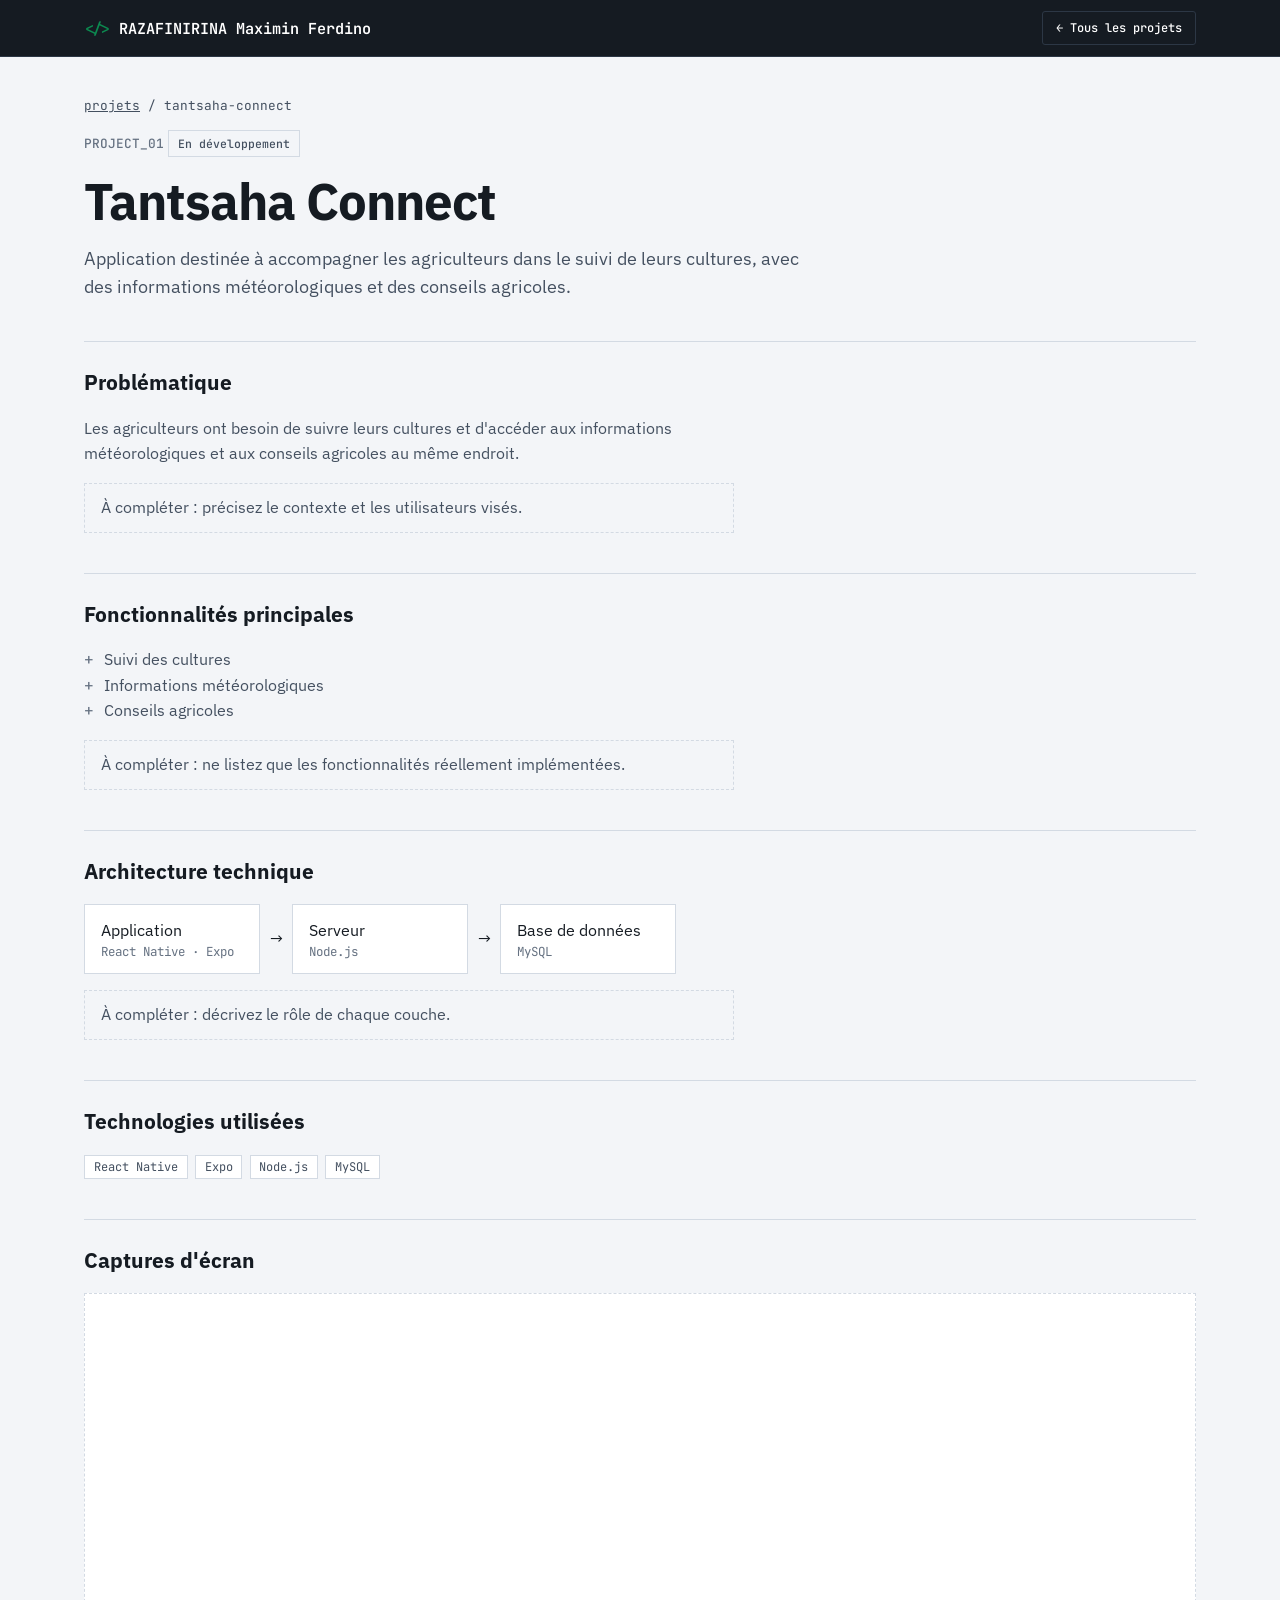
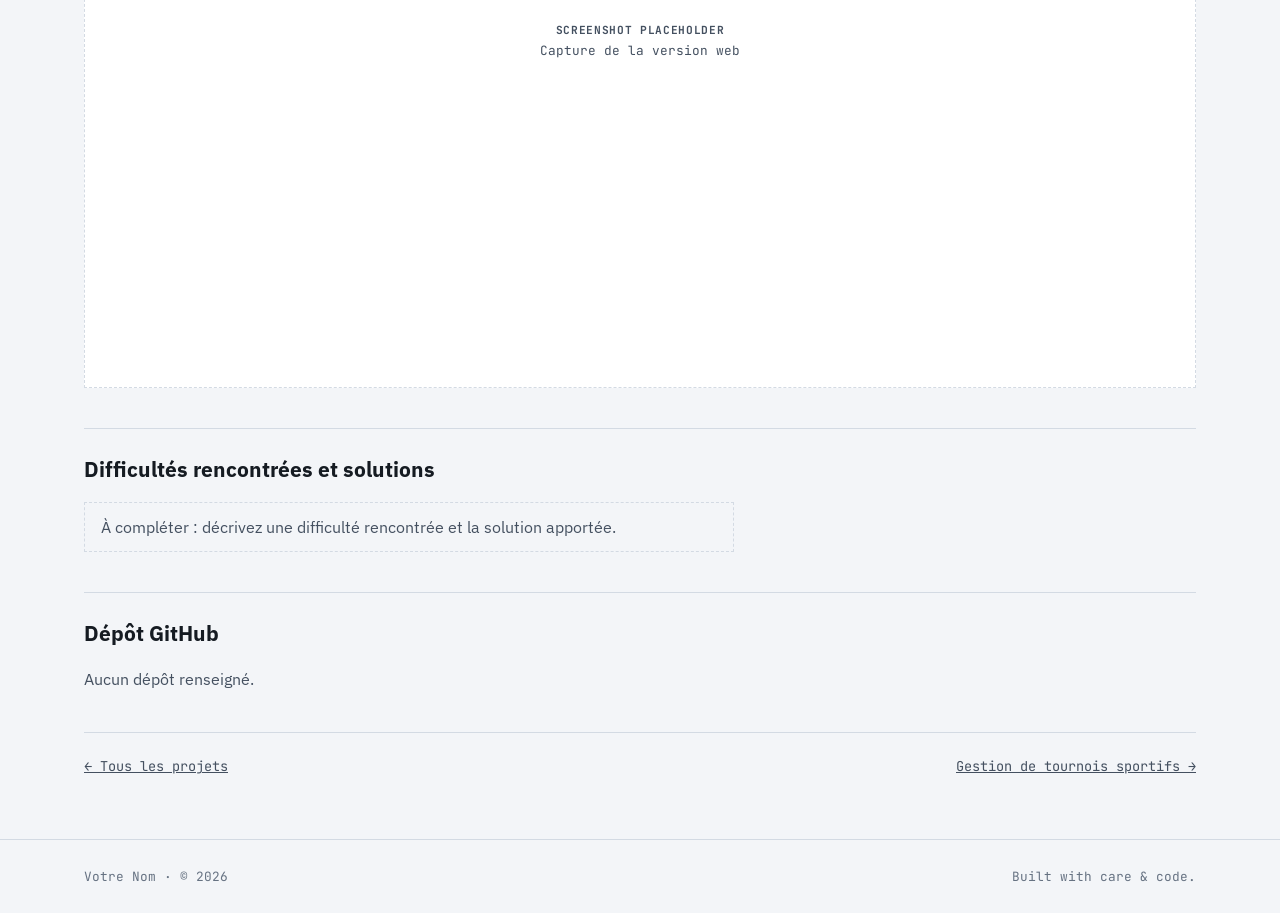
==== projet.html @ 269b5cbc "Initial commit - portfolio" ====
<!doctype html>
<html lang="fr">
<head>
  <meta charset="utf-8">
  <meta name="viewport" content="width=device-width, initial-scale=1">
  <title>Détail du projet</title>
  <link rel="preconnect" href="https://fonts.googleapis.com">
  <link rel="preconnect" href="https://fonts.gstatic.com" crossorigin>
  <link href="https://fonts.googleapis.com/css2?family=IBM+Plex+Sans:wght@400;500;600&family=JetBrains+Mono:wght@400;500;600&display=swap" rel="stylesheet">
  <link rel="stylesheet" href="style.css">
</head>
<body>

  <header class="nav">
    <div class="conteneur">
      <a class="logo" href="index.html"><span>&lt;/&gt;</span>RAZAFINIRINA Maximin Ferdino</a>
      <a class="bouton" href="index.html#projets">← Tous les projets</a>
    </div>
  </header>

  
  <main class="conteneur">

    <!-- ============ FICHE 1 : Tantsaha Connect ============ -->
    <article class="fiche" id="tantsaha-connect">
      <p class="fil"><a href="index.html#projets">projets</a> / tantsaha-connect</p>
      <p><span class="numero">PROJECT_01</span> <span class="statut">En développement</span></p>
      <h1>Tantsaha Connect</h1>
      <p class="intro">Application destinée à accompagner les agriculteurs dans le suivi de leurs cultures, avec des informations météorologiques et des conseils agricoles.</p>

      <h2>Problématique</h2>
      <p>Les agriculteurs ont besoin de suivre leurs cultures et d'accéder aux informations météorologiques et aux conseils agricoles au même endroit.</p>
      <p class="a-completer">À compléter : précisez le contexte et les utilisateurs visés.</p>

      <h2>Fonctionnalités principales</h2>
      <ul>
        <li>Suivi des cultures</li>
        <li>Informations météorologiques</li>
        <li>Conseils agricoles</li>
      </ul>
      <p class="a-completer">À compléter : ne listez que les fonctionnalités réellement implémentées.</p>

      <h2>Architecture technique</h2>
      <div class="schema">
        <div>Application<span>React Native · Expo</span></div>
        →
        <div>Serveur<span>Node.js</span></div>
        →
        <div>Base de données<span>MySQL</span></div>
      </div>
      <p class="a-completer">À compléter : décrivez le rôle de chaque couche.</p>

      <h2>Technologies utilisées</h2>
      <div class="etiquettes">
        <span class="etiquette">React Native</span><span class="etiquette">Expo</span><span class="etiquette">Node.js</span><span class="etiquette">MySQL</span>
      </div>

      <h2>Captures d'écran</h2>
      <div class="captures-grille">
        <div class="capture"><strong>Screenshot placeholder</strong>Capture de la version web</div>
      </div>

      <h2>Difficultés rencontrées et solutions</h2>
      <p class="a-completer">À compléter : décrivez une difficulté rencontrée et la solution apportée.</p>

      <h2>Dépôt GitHub</h2>
      <p>Aucun dépôt renseigné. <!-- Ajoutez : <a class="lien" href="https://github.com/...">lien</a> --></p>

      <div class="navigation-projets">
        <a class="lien" href="index.html#projets">← Tous les projets</a>
        <a class="lien" href="#gestion-tournois">Gestion de tournois sportifs →</a>
      </div>
    </article>

    <!-- ============ FICHE 2 : Gestion de tournois sportifs ============ -->
    <article class="fiche" id="gestion-tournois">
      <p class="fil"><a href="index.html#projets">projets</a> / gestion-tournois</p>
      <p><span class="numero">PROJECT_02</span> <span class="statut">En développement</span></p>
      <h1>Gestion de tournois sportifs</h1>
      <p class="intro">Application de gestion de tournois sportifs développée dans le cadre d'un projet personnel en Java et Spring Boot.</p>

      <h2>Problématique</h2>
      <p>Organiser les équipes, les tournois et les matchs au sein d'une même application.</p>
      <p class="a-completer">À compléter : précisez le contexte et les utilisateurs visés.</p>

      <h2>Fonctionnalités principales</h2>
      <ul>
        <li>Tableau de bord</li>
        <li>Gestion des équipes</li>
        <li>Gestion des tournois</li>
        <li>Gestion des matchs</li>
      </ul>
      <p class="a-completer">À compléter : ne listez que les fonctionnalités réellement implémentées.</p>

      <h2>Architecture technique</h2>
      <div class="schema">
        <div>Application Spring Boot<span>Java · Maven</span></div>
        →
        <div>Base de données<span>MySQL</span></div>
      </div>
      <p class="a-completer">À compléter : décrivez le rôle de chaque couche.</p>

      <h2>Technologies utilisées</h2>
      <div class="etiquettes">
        <span class="etiquette">Java</span><span class="etiquette">Spring Boot</span><span class="etiquette">Maven</span><span class="etiquette">MySQL</span>
      </div>

      <h2>Captures d'écran</h2>
      <div class="captures-grille">
        <div class="capture"><strong>Screenshot placeholder</strong>Tableau de bord</div>
        <div class="capture"><strong>Screenshot placeholder</strong>Équipes</div>
        <div class="capture"><strong>Screenshot placeholder</strong>Tournois</div>
        <div class="capture"><strong>Screenshot placeholder</strong>Matchs</div>
      </div>

      <h2>Difficultés rencontrées et solutions</h2>
      <p class="a-completer">À compléter : décrivez une difficulté rencontrée et la solution apportée.</p>

      <h2>Dépôt GitHub</h2>
      <p>Aucun dépôt renseigné.</p>

      <div class="navigation-projets">
        <a class="lien" href="#tantsaha-connect">← Tantsaha Connect</a>
        <a class="lien" href="#pipeline-ecommerce">Pipeline de données e-commerce →</a>
      </div>
    </article>

    <!-- ============ FICHE 3 : Pipeline de données e-commerce ============ -->
    <article class="fiche" id="pipeline-ecommerce">
      <p class="fil"><a href="index.html#projets">projets</a> / pipeline-ecommerce</p>
      <p><span class="numero">PROJECT_03</span> <span class="statut">Projet académique</span></p>
      <h1>Pipeline de données e-commerce</h1>
      <p class="intro">Projet de traitement de données utilisant une architecture en couches Bronze, Silver et Gold.</p>

      <h2>Problématique</h2>
      <p>Traiter des données e-commerce de façon structurée, en les faisant passer par des couches successives.</p>
      <p class="a-completer">À compléter : précisez le contexte et les données utilisées.</p>

      <h2>Fonctionnalités principales</h2>
      <ul>
        <li>Traitement des données en couches Bronze, Silver et Gold</li>
      </ul>
      <p class="a-completer">À compléter : ne listez que les fonctionnalités réellement implémentées.</p>

      <h2>Architecture technique</h2>
      <div class="schema">
        <div>Bronze<span>Données brutes</span></div>
        →
        <div>Silver<span>Données transformées</span></div>
        →
        <div>Gold<span>Données exploitables</span></div>
      </div>
      <p class="a-completer">À compléter : décrivez les traitements de chaque couche.</p>

      <h2>Technologies utilisées</h2>
      <div class="etiquettes">
        <span class="etiquette">Python</span><span class="etiquette">PostgreSQL</span><span class="etiquette">SQL</span><span class="etiquette">Docker</span>
      </div>

      <h2>Captures d'écran</h2>
      <div class="captures-grille">
        <div class="capture"><strong>Screenshot placeholder</strong>Résultats SQL ou exécution du pipeline</div>
      </div>

      <h2>Difficultés rencontrées et solutions</h2>
      <p class="a-completer">À compléter : décrivez une difficulté rencontrée et la solution apportée.</p>

      <h2>Dépôt GitHub</h2>
      <p>Aucun dépôt renseigné.</p>

      <div class="navigation-projets">
        <a class="lien" href="#gestion-tournois">← Gestion de tournois sportifs</a>
        <a class="lien" href="index.html#projets">Tous les projets →</a>
      </div>
    </article>

  </main>

  <footer class="pied">
    <div class="conteneur">
      <span>Votre Nom · © <span id="annee"></span></span>
      <span>Built with care &amp; code.</span>
    </div>
  </footer>

  <script src="script.js"></script>
</body>
</html>
---- style.css ----
:root {
  --fond: #f3f5f8;
  --carte: #ffffff;
  --carte-2: #e9edf2;
  --bordure: #d3dae3;
  --texte: #151b22;
  --texte-2: #445060;
  --texte-3: #667282;
  --accent: #0c8a50;
  --accent-fonce: #0a7442;
  /* Barre de navigation (header) : changez ces 4 couleurs */
  --fond-header: #151b22;
  --bordure-header: #2c3745;
  --texte-header: #ffffff;
  --texte-header-2: #b4bdc8;

  --police: "IBM Plex Sans", system-ui, sans-serif;
  --police-code: "JetBrains Mono", ui-monospace, Consolas, monospace;
}

/* ---------- Base ---------- */

* {
  box-sizing: border-box;
}

html {
  scroll-behavior: smooth;
}

body {
  margin: 0;
  background: var(--fond);
  color: var(--texte);
  font: 1rem/1.6 var(--police);
}

h1,
h2,
h3,
p,
ul,
dl {
  margin: 0;
}

ul {
  padding: 0;
  list-style: none;
}

a {
  color: inherit;
}

img {
  max-width: 100%;
}

.conteneur {
  max-width: 1160px;
  margin: 0 auto;
  padding: 0 1.5rem;
}

/* ---------- Boutons et petites étiquettes ---------- */

.bouton {
  display: inline-block;
  padding: .7rem 1.1rem;
  font: 500 .85rem var(--police-code);
  color: var(--texte);
  text-decoration: none;
  background: transparent;
  border: 1px solid var(--bordure);
  border-radius: 3px;
  cursor: pointer;
}

.bouton:hover {
  background: var(--carte-2);
}

.bouton-principal {
  background: var(--accent);
  border-color: var(--accent);
  color: #fff;
  font-weight: 600;
}

.bouton-principal:hover {
  background: var(--accent-fonce);
}

.etiquette {
  display: inline-block;
  padding: .2rem .55rem;
  font: .75rem var(--police-code);
  color: var(--texte-2);
  background: var(--carte);
  border: 1px solid var(--bordure);
}

.statut {
  display: inline-block;
  padding: .3rem .55rem;
  font: 500 .72rem var(--police-code);
  color: var(--texte-2);
  border: 1px solid var(--bordure);
}

.a-completer {
  max-width: 65ch;
  padding: .7rem 1rem;
  color: var(--texte-3);
  border: 1px dashed var(--bordure);
}

/* ---------- Barre de navigation ---------- */

.nav {
  position: sticky;
  top: 0;
  z-index: 10;
  background: var(--fond-header);
  border-bottom: 1px solid var(--bordure-header);
}

.nav .conteneur {
  display: flex;
  align-items: center;
  justify-content: space-between;
  height: 56px;
}

.logo {
  font: 600 .95rem var(--police-code);
  color: var(--texte-header);
  text-decoration: none;
}

.logo span {
  color: var(--accent);
  margin-right: .5rem;
}

.menu {
  display: flex;
  align-items: center;
  gap: 1rem;
}

.menu a {
  padding: .4rem .75rem;
  font-size: .9rem;
  color: var(--texte-header-2);
  text-decoration: none;
  border-radius: 3px;
}

.menu a:hover {
  color: var(--texte-header);
}

/* Lien de la section affichée à l'écran (ajouté par script.js) */
.menu a[aria-current] {
  color: var(--texte-header);
  border-bottom: 2px solid var(--accent);
  border-radius: 0;
}

.nav .bouton {
  color: var(--texte-header);
  padding: .5rem .8rem;
  font-size: .75rem;
  border-color: var(--bordure-header);
  border-radius: 3px;
}

.nav .bouton:hover {
  background: rgba(255, 255, 255, .1);
}

.burger {
  display: none;
  padding: .4rem .7rem;
  font: .8rem var(--police-code);
  color: var(--texte-header);
  background: transparent;
  border: 1px solid var(--bordure-header);
  cursor: pointer;
}

.burger:hover {
  background: rgba(255, 255, 255, .1);
}

/* ---------- Sections ---------- */

.section {
  padding: 5rem 0;
  border-top: 1px solid var(--bordure);
  scroll-margin-top: 56px;
}

.section-titre {
  font: 500 1.05rem var(--police-code);
  margin-bottom: 1rem;
}

.section-titre span {
  color: var(--texte-3);
  margin-right: .5rem;
}

.section-intro {
  font-size: 1.05rem;
  color: var(--texte-2);
  margin-bottom: 2.5rem;
}

.question {
  font-size: 2rem;
  font-weight: 600;
  margin-bottom: 2.5rem;
}

/* ---------- Hero (haut de page) ---------- */

.hero {
  display: grid;
  grid-template-columns: 1.15fr .85fr;
  gap: 4rem;
  align-items: center;
  padding-top: 4rem;
  padding-bottom: 5rem;
}

.sur-titre {
  font: 500 .78rem var(--police-code);
  letter-spacing: .08em;
  color: var(--texte-2);
}

.hero h1 {
  margin-top: 1.5rem;
  font-size: clamp(2.3rem, 5vw, 4rem);
  line-height: 1.1;
  letter-spacing: -.02em;
}

.hero h1 em {
  font-style: normal;
  color: var(--accent);
}

.hero-texte {
  margin-top: 1.5rem;
  max-width: 56ch;
  font-size: 1.1rem;
  color: var(--texte-2);
}

.hero-boutons {
  display: flex;
  flex-wrap: wrap;
  gap: .75rem;
  margin-top: 2rem;
}

.hero-stack {
  margin-top: 1.75rem;
  font: .85rem var(--police-code);
  color: var(--texte-3);
}

/* Photo */
.photo {
  max-width: 400px;
  background: var(--carte);
  border: 1px solid var(--bordure);
}

.photo-barre {
  display: flex;
  justify-content: space-between;
  gap: 1rem;
  padding: .5rem .8rem;
  font: .74rem var(--police-code);
  color: var(--texte-3);
  border-bottom: 1px solid var(--bordure);
}

.photo img,
.photo-vide {
  display: block;
  width: 100%;
  aspect-ratio: 4 / 5;
}

.photo img {
  object-fit: cover;
}

.photo-vide {
  display: flex;
  flex-direction: column;
  align-items: center;
  justify-content: center;
  gap: .5rem;
  padding: 1rem;
  text-align: center;
  color: var(--texte-2);
  background: var(--carte-2);
}

.photo-vide strong {
  font: 500 .72rem var(--police-code);
  text-transform: uppercase;
  letter-spacing: .06em;
}

/* Petit panneau de code décoratif */
.code {
  max-width: 340px;
  margin: 1rem 0 0 2rem;
  background: var(--carte);
  border: 1px solid var(--bordure);
  font: .76rem/1.7 var(--police-code);
}

.code-titre {
  padding: .45rem .8rem;
  color: var(--texte-3);
  border-bottom: 1px solid var(--bordure);
}

.code pre {
  margin: 0;
  padding: .6rem .8rem;
  overflow-x: auto;
  color: var(--texte);
}

.code .texte {
  color: var(--accent-fonce);
}

/* ---------- À propos ---------- */

.apropos {
  display: grid;
  grid-template-columns: 1.15fr 1fr;
  gap: 4rem;
  align-items: start;
}

.apropos-texte {
  max-width: 60ch;
  font-size: 1.1rem;
  color: var(--texte-2);
}

.infos {
  background: var(--carte);
  border: 1px solid var(--bordure);
}

.infos-titre {
  padding: .5rem .9rem;
  font: .74rem var(--police-code);
  color: var(--texte-3);
  border-bottom: 1px solid var(--bordure);
}

.infos dl div {
  display: grid;
  grid-template-columns: 7.5rem 1fr;
  gap: 1rem;
  padding: .8rem .9rem;
  border-bottom: 1px dashed var(--bordure);
}

.infos dl div:last-child {
  border-bottom: 0;
}

.infos dt {
  font: .8rem var(--police-code);
  color: var(--texte-3);
}

.infos dd {
  margin: 0;
}

/* ---------- Compétences ---------- */

.pile {
  display: grid;
  grid-template-columns: repeat(auto-fit, minmax(230px, 1fr));
  gap: 1rem;
}

.pile-groupe {
  background: var(--carte);
  border: 1px solid var(--bordure);
}

.pile-groupe h3 {
  padding: .9rem 1rem .1rem;
  font-size: 1rem;
}

.pile-groupe .dossier {
  padding: 0 1rem .8rem;
  font: .74rem var(--police-code);
  color: var(--texte-3);
  border-bottom: 1px solid var(--bordure);
}

.pile-groupe ul {
  padding: .8rem 1rem 1rem;
}

.pile-groupe li {
  font: .9rem/1.9 var(--police-code);
}

.pile-groupe li::before {
  content: "├─ ";
  color: var(--texte-3);
}

.pile-groupe li:last-child::before {
  content: "└─ ";
}

/* ---------- Projets ---------- */

.projet {
  display: grid;
  grid-template-columns: 5fr 7fr;
  gap: 3rem;
  padding: 3rem 0;
  border-top: 1px solid var(--bordure);
}

.projet:first-of-type {
  border-top: 0;
  padding-top: 0;
}

.projet-entete {
  display: flex;
  justify-content: space-between;
  align-items: center;
  gap: .75rem;
  flex-wrap: wrap;
}

.numero {
  font: 500 .8rem var(--police-code);
  color: var(--texte-3);
}

.projet h3 {
  margin-top: 1rem;
  font-size: 2rem;
  line-height: 1.15;
}

.projet-texte {
  margin-top: 1rem;
  max-width: 50ch;
  color: var(--texte-2);
}

.projet .etiquettes {
  display: flex;
  flex-wrap: wrap;
  gap: .45rem;
  margin-top: 1.25rem;
}

.projet-liens {
  display: flex;
  flex-wrap: wrap;
  align-items: center;
  gap: 1rem 1.25rem;
  margin-top: 1.75rem;
}

.lien {
  font: .85rem var(--police-code);
  color: var(--texte-2);
}

/* Captures d'écran (placeholders) */
.capture,
.capture-img {
  display: block;
  width: 100%;
  aspect-ratio: 16 / 10;
  background: var(--carte);
  border: 1px solid var(--bordure);
  object-fit: cover;
  object-position: top;
}

.capture {
  display: flex;
  flex-direction: column;
  align-items: center;
  justify-content: center;
  gap: .3rem;
  padding: 1rem;
  text-align: center;
  font: .8rem var(--police-code);
  color: var(--texte-2);
  border-style: dashed;
}

.capture strong {
  font-size: .7rem;
  text-transform: uppercase;
  letter-spacing: .06em;
}

.captures {

  display: grid;
  gap: .75rem;
  align-content: start;
}

.captures-petites {
  display: grid;
  grid-template-columns: repeat(3, 1fr);
  gap: .75rem;
}

/* ---------- Parcours ---------- */

.parcours {
  margin-left: 2.5rem;
  border-left: 1px solid var(--bordure);
}

.parcours li {
  position: relative;
  padding: 0 0 2rem 2rem;
}

.parcours li::before {
  content: "";
  position: absolute;
  left: -6px;
  top: .4rem;
  width: 11px;
  height: 11px;
  background: var(--fond);
  border: 1px solid var(--texte-3);
}

.parcours .en-cours::before {
  background: var(--accent);
  border-color: var(--accent);
}

.parcours .reserve::before {
  border-style: dashed;
}

.parcours .type {
  font: .78rem var(--police-code);
  color: var(--texte-3);
}

.parcours h3 {
  margin-top: .2rem;
  font-size: 1.15rem;
}

.parcours .date {
  font: .8rem var(--police-code);
  color: var(--texte-3);
}

.parcours p {
  margin-top: .5rem;
  max-width: 60ch;
  color: var(--texte-2);
}

/* ---------- Contact ---------- */

.contact {
  display: grid;
  grid-template-columns: 1.1fr 1fr;
  gap: 4rem;
  align-items: start;
}

.contact h2 {
  font-size: clamp(1.9rem, 4vw, 3rem);
  line-height: 1.12;
  letter-spacing: -.02em;
}

.contact p {
  margin: 1.25rem 0 2rem;
  max-width: 52ch;
  font-size: 1.1rem;
  color: var(--texte-2);
}

.liens {
  background: var(--carte);
  border: 1px solid var(--bordure);
}

.liens li {
  display: flex;
  align-items: center;
  gap: .8rem;
  padding: .95rem 1rem;
  border-bottom: 1px solid var(--bordure);
  font: .9rem var(--police-code);
}

.liens li:last-child {
  border-bottom: 0;
}

.liens a {
  text-decoration: none;
  overflow-wrap: anywhere;
}

.liens a:hover {
  text-decoration: underline;
}

.liens button {
  margin-left: auto;
  padding: 0;
  font: .8rem var(--police-code);
  color: var(--texte-2);
  background: none;
  border: 0;
  cursor: pointer;
}

.icone {
  width: 1.25rem;
  flex: none;
  font-size: 1.1rem;
  line-height: 1;
  text-align: center;
}

/* ---------- Pied de page ---------- */

.pied {
  padding: 1.75rem 0;
  border-top: 1px solid var(--bordure);
  font: .8rem var(--police-code);
  color: var(--texte-3);
}

.pied .conteneur {
  display: flex;
  flex-wrap: wrap;
  justify-content: space-between;
  gap: 1rem 2rem;
}

.pied nav {
  display: flex;
  flex-wrap: wrap;
  gap: .5rem 1.25rem;
}

.pied a {
  display: inline-flex;
  align-items: center;
  gap: .4rem;
  color: var(--texte-2);
  text-decoration: none;
}

.pied a:hover {
  text-decoration: underline;
}

.pied .icone {
  width: 1rem;
  font-size: 1rem;
}

/* ---------- Page détail d'un projet (projet.html) ---------- */

/* Une seule fiche est visible : celle de l'adresse (#tantsaha-connect...).
   Sans adresse, la première fiche s'affiche. */
.fiche {
  display: none;
  padding: 2.5rem 0 4rem;
}

.fiche:target {
  display: block;
}

main:not(:has(.fiche:target)) .fiche:first-child {
  display: block;
}

.fiche>*+* {
  margin-top: 1rem;
}

.fiche h1 {
  font-size: clamp(2rem, 5vw, 3.2rem);
  line-height: 1.1;
  letter-spacing: -.02em;
}

.fiche h2 {
  margin-top: 2.5rem;
  padding-top: 1.5rem;
  font-size: 1.3rem;
  border-top: 1px solid var(--bordure);
}

.fiche p,
.fiche li {
  max-width: 65ch;
  color: var(--texte-2);
}

.fiche li::before {
  content: "+ ";
  font-family: var(--police-code);
  color: var(--texte-3);
}

.fil {
  font: .8rem var(--police-code);
  color: var(--texte-3);
}

.fiche .intro {
  font-size: 1.1rem;
}

.schema {
  display: flex;
  flex-wrap: wrap;
  align-items: center;
  gap: .6rem;
}

.schema div {
  min-width: 11rem;
  padding: .8rem 1rem;
  background: var(--carte);
  border: 1px solid var(--bordure);
}

.schema span {
  display: block;
  font: .78rem var(--police-code);
  color: var(--texte-3);
}

.fiche .etiquettes {
  display: flex;
  flex-wrap: wrap;
  gap: .45rem;
}

.fiche .captures-grille {
  display: grid;
  grid-template-columns: repeat(auto-fit, minmax(240px, 1fr));
  gap: .75rem;
}

.navigation-projets {
  display: flex;
  justify-content: space-between;
  gap: 1rem;
  margin-top: 2.5rem;
  padding-top: 1.5rem;
  border-top: 1px solid var(--bordure);
}

/* ---------- Tablette et mobile ---------- */

@media (max-width: 900px) {

  .hero,
  .apropos,
  .contact,
  .projet {
    grid-template-columns: 1fr;
    gap: 2rem;
  }

  .code {
    margin-left: 0;
  }

  .burger {
    display: block;
  }

  .menu {
    display: none;
    position: absolute;
    top: 100%;
    left: 0;
    right: 0;
    flex-direction: column;
    align-items: stretch;
    gap: 0;
    padding: .5rem 1.5rem 1rem;
    background: var(--fond-header);
    border-bottom: 1px solid var(--bordure-header);
  }

  .menu.ouvert {
    display: flex;
  }

  .menu a {
    padding: .75rem;
  }

  .menu .bouton {
    margin-top: .75rem;
    text-align: center;
  }
}

@media (max-width: 500px) {
  .captures-petites {
    grid-template-columns: 1fr;
  }

  .infos dl div {
    grid-template-columns: 1fr;
    gap: .1rem;
  }
}
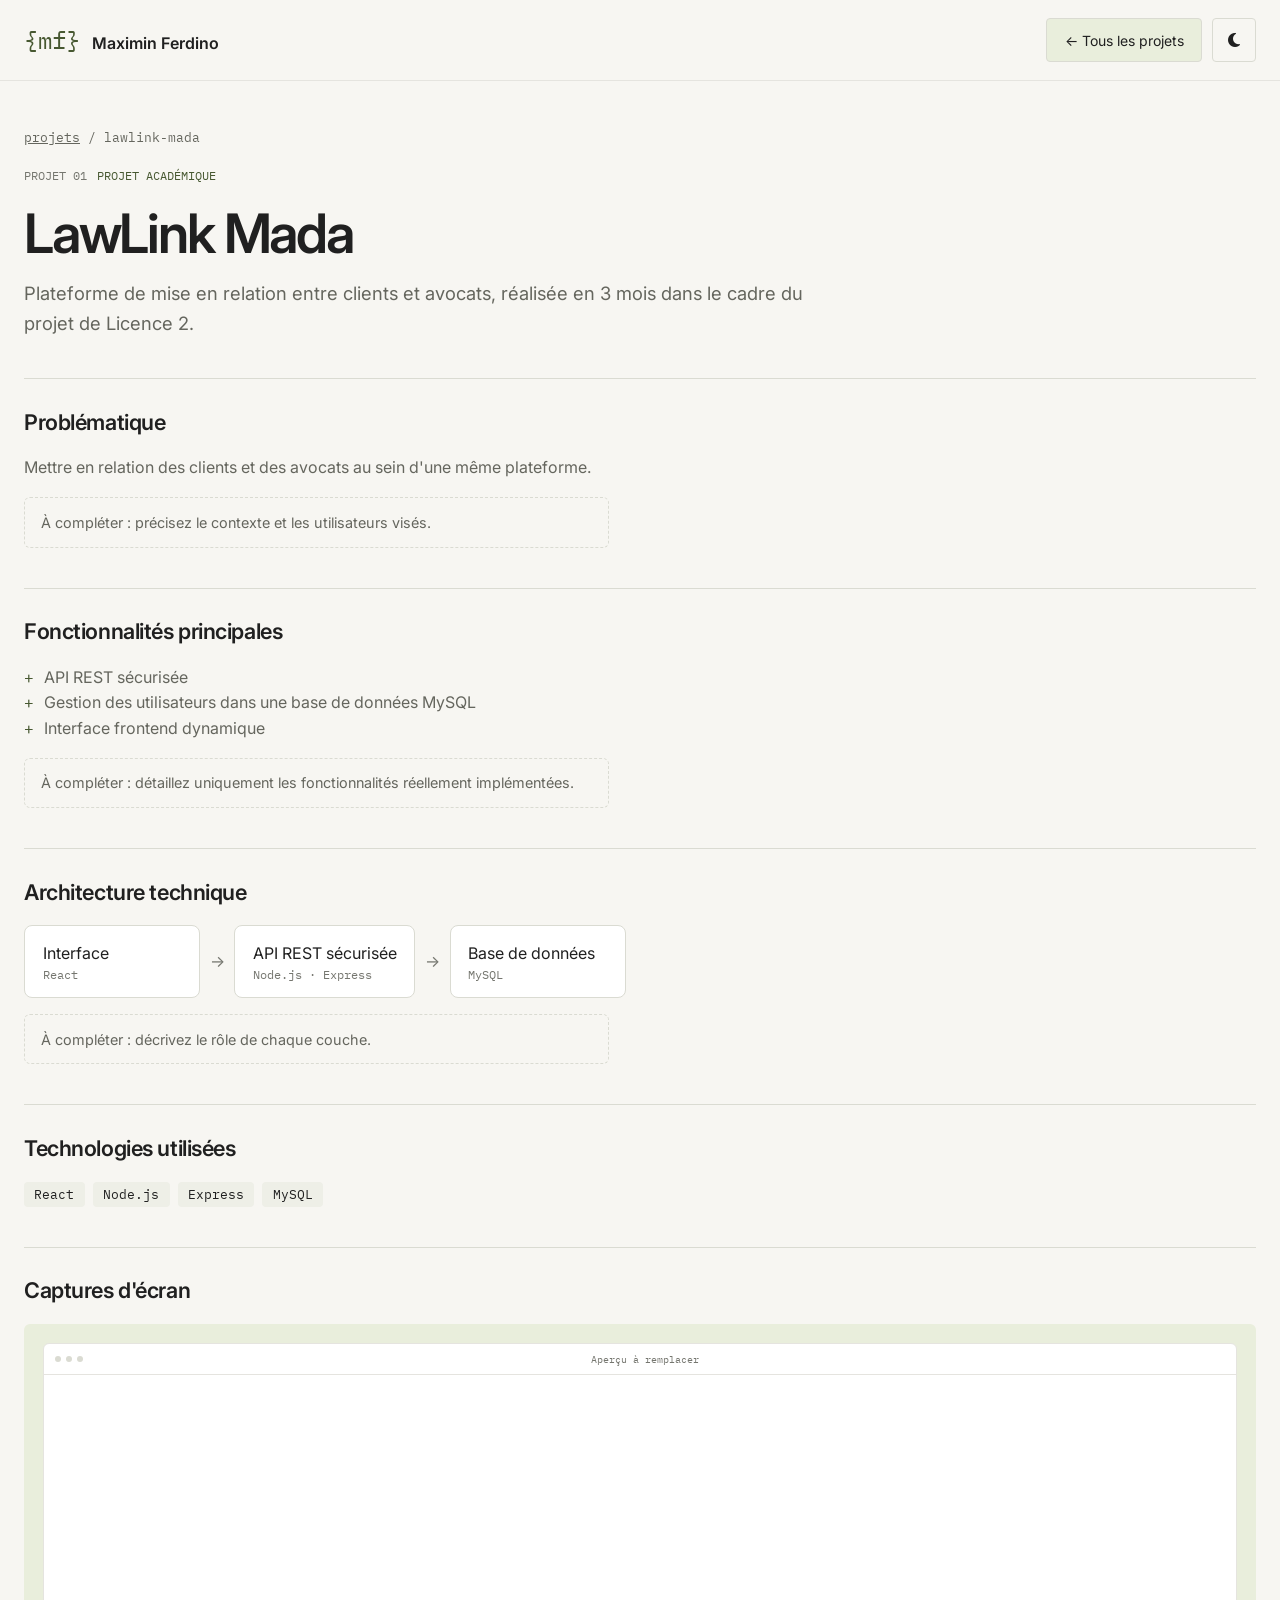
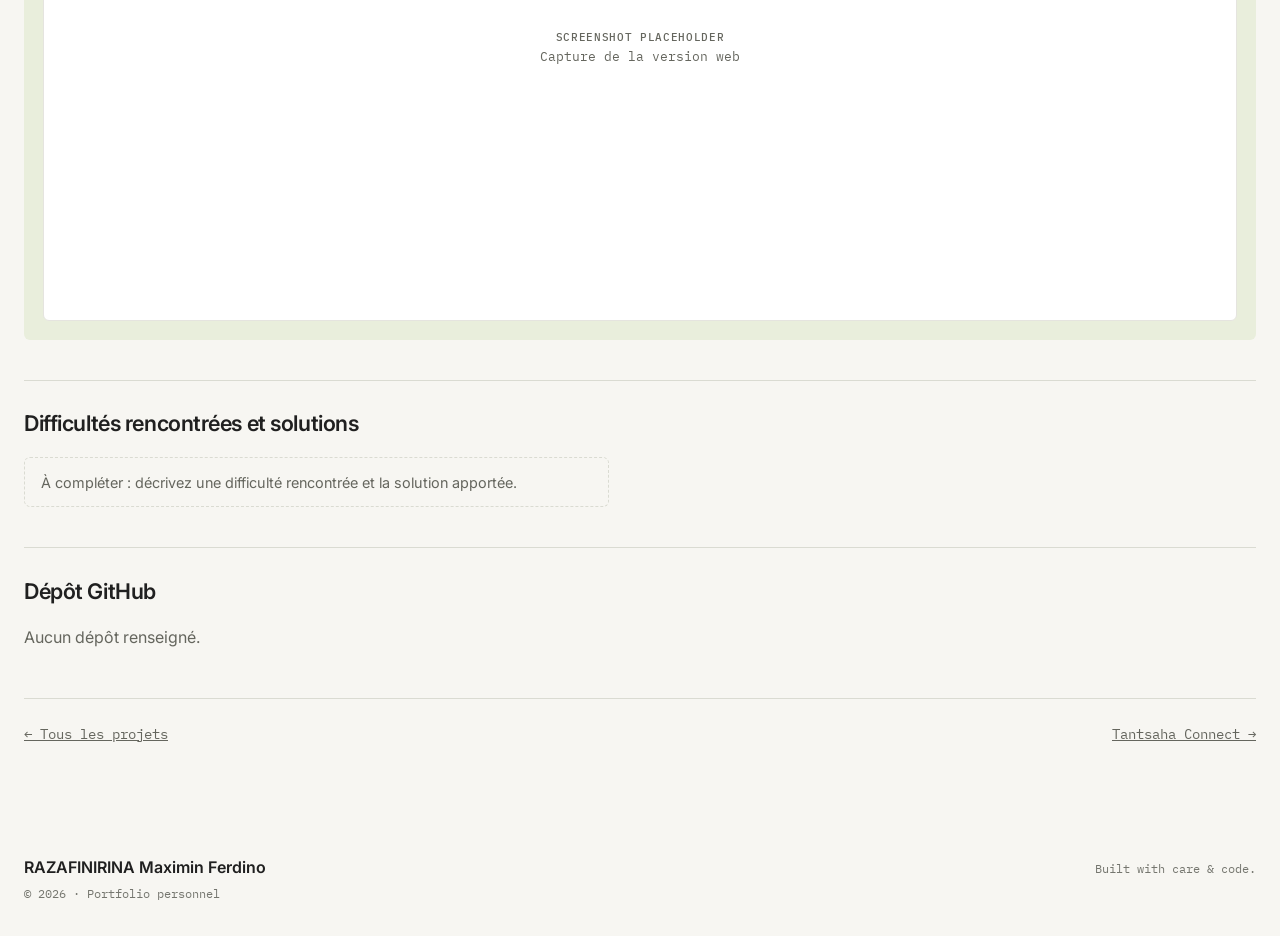
==== commit 1d9400bb: "Mise à jour du portfolio" ====
--- a/projet.html
+++ b/projet.html
@@ -1,35 +1,128 @@
 <!doctype html>
 <html lang="fr">
+
 <head>
   <meta charset="utf-8">
   <meta name="viewport" content="width=device-width, initial-scale=1">
-  <title>Détail du projet</title>
+  <title>Détail du projet · Maximin Ferdino</title>
+
+  <!-- Applique le thème enregistré avant l'affichage de la page (évite un clignotement) -->
+  <script>
+    (function () {
+      var theme = null;
+      try { theme = localStorage.getItem("theme"); } catch (e) { }
+      if (theme !== "light" && theme !== "dark") {
+        theme = window.matchMedia("(prefers-color-scheme: light)").matches ? "light" : "dark";
+      }
+      document.documentElement.setAttribute("data-theme", theme);
+    })();
+  </script>
+
   <link rel="preconnect" href="https://fonts.googleapis.com">
   <link rel="preconnect" href="https://fonts.gstatic.com" crossorigin>
-  <link href="https://fonts.googleapis.com/css2?family=IBM+Plex+Sans:wght@400;500;600&family=JetBrains+Mono:wght@400;500;600&display=swap" rel="stylesheet">
-  <link rel="stylesheet" href="style.css">
+  <link
+    href="https://fonts.googleapis.com/css2?family=Inter:wght@400;500;600&family=IBM+Plex+Mono:wght@400;500&display=swap"
+    rel="stylesheet">
+  <link rel="stylesheet" href="https://cdnjs.cloudflare.com/ajax/libs/font-awesome/6.7.2/css/all.min.css"
+    crossorigin="anonymous" referrerpolicy="no-referrer">
+  <link rel="stylesheet" href="css/style.css">
 </head>
+
 <body>
 
   <header class="nav">
     <div class="conteneur">
-      <a class="logo" href="index.html"><span>&lt;/&gt;</span>RAZAFINIRINA Maximin Ferdino</a>
-      <a class="bouton" href="index.html#projets">← Tous les projets</a>
+      <a class="logo" href="index.html"><span>{mf}</span>Maximin Ferdino</a>
+      <span></span>
+
+      <div class="nav-actions">
+        <a class="bouton" href="index.html#projets">← Tous les projets</a>
+
+        <!-- Bouton mode sombre / mode clair -->
+        <button class="bouton-icone" id="theme" type="button" aria-label="Changer de thème" title="Changer de thème">
+          <i class="fa-solid fa-sun icone-soleil" aria-hidden="true"></i>
+          <i class="fa-solid fa-moon icone-lune" aria-hidden="true"></i>
+        </button>
+      </div>
     </div>
   </header>
 
-  
+  <!-- Cette page contient une fiche par projet.
+       Seule la fiche demandée dans l'adresse s'affiche
+       (projet.html#tantsaha-connect, par exemple).
+       Pour ajouter un projet : copiez une <article class="fiche">,
+       changez son id, puis ajoutez un lien vers cet id dans index.html. -->
   <main class="conteneur">
 
-    <!-- ============ FICHE 1 : Tantsaha Connect ============ -->
+    <!-- ============ FICHE 1 : LawLink Mada ============ -->
+    <article class="fiche" id="lawlink-mada">
+      <p class="fil"><a href="index.html#projets">projets</a> / lawlink-mada</p>
+      <p><span class="numero">PROJET 01</span><span class="statut">Projet académique</span></p>
+      <h1>LawLink Mada</h1>
+      <p class="intro">Plateforme de mise en relation entre clients et avocats, réalisée en 3 mois dans le cadre du
+        projet de Licence 2.</p>
+
+      <h2>Problématique</h2>
+      <p>Mettre en relation des clients et des avocats au sein d'une même plateforme.</p>
+      <p class="a-completer">À compléter : précisez le contexte et les utilisateurs visés.</p>
+
+      <h2>Fonctionnalités principales</h2>
+      <ul>
+        <li>API REST sécurisée</li>
+        <li>Gestion des utilisateurs dans une base de données MySQL</li>
+        <li>Interface frontend dynamique</li>
+      </ul>
+      <p class="a-completer">À compléter : détaillez uniquement les fonctionnalités réellement implémentées.</p>
+
+      <h2>Architecture technique</h2>
+      <div class="schema">
+        <div>Interface<span>React</span></div>
+        →
+        <div>API REST sécurisée<span>Node.js · Express</span></div>
+        →
+        <div>Base de données<span>MySQL</span></div>
+      </div>
+      <p class="a-completer">À compléter : décrivez le rôle de chaque couche.</p>
+
+      <h2>Technologies utilisées</h2>
+      <div class="etiquettes">
+        <span class="etiquette">React</span><span class="etiquette">Node.js</span><span
+          class="etiquette">Express</span><span class="etiquette">MySQL</span>
+      </div>
+
+      <h2>Captures d'écran</h2>
+      <div class="captures-grille">
+        <div class="tuile">
+          <div class="fenetre">
+            <div class="fenetre-barre"><i></i><i></i><i></i><span>Aperçu à remplacer</span></div>
+            <div class="fenetre-corps"><strong>Screenshot placeholder</strong>Capture de la version web</div>
+          </div>
+        </div>
+      </div>
+
+      <h2>Difficultés rencontrées et solutions</h2>
+      <p class="a-completer">À compléter : décrivez une difficulté rencontrée et la solution apportée.</p>
+
+      <h2>Dépôt GitHub</h2>
+      <p>Aucun dépôt renseigné. <!-- Ajoutez : <a href="https://github.com/...">lien</a> --></p>
+
+      <div class="navigation-projets">
+        <a href="index.html#projets">← Tous les projets</a>
+        <a href="#tantsaha-connect">Tantsaha Connect →</a>
+      </div>
+    </article>
+
+    <!-- ============ FICHE 2 : Tantsaha Connect ============ -->
     <article class="fiche" id="tantsaha-connect">
       <p class="fil"><a href="index.html#projets">projets</a> / tantsaha-connect</p>
-      <p><span class="numero">PROJECT_01</span> <span class="statut">En développement</span></p>
+      <p><span class="numero">PROJET 02</span><span class="statut">En développement</span></p>
       <h1>Tantsaha Connect</h1>
-      <p class="intro">Application destinée à accompagner les agriculteurs dans le suivi de leurs cultures, avec des informations météorologiques et des conseils agricoles.</p>
+      <p class="intro">Application destinée à accompagner les agriculteurs dans le suivi de leurs cultures, avec des
+        informations météorologiques et des conseils agricoles.</p>
 
       <h2>Problématique</h2>
-      <p>Les agriculteurs ont besoin de suivre leurs cultures et d'accéder aux informations météorologiques et aux conseils agricoles au même endroit.</p>
+      <p>Les agriculteurs ont besoin de suivre leurs cultures et d'accéder aux informations météorologiques et aux
+        conseils agricoles au même endroit.</p>
       <p class="a-completer">À compléter : précisez le contexte et les utilisateurs visés.</p>
 
       <h2>Fonctionnalités principales</h2>
@@ -52,32 +145,82 @@
 
       <h2>Technologies utilisées</h2>
       <div class="etiquettes">
-        <span class="etiquette">React Native</span><span class="etiquette">Expo</span><span class="etiquette">Node.js</span><span class="etiquette">MySQL</span>
+        <span class="etiquette">React Native</span><span class="etiquette">Expo</span><span
+          class="etiquette">Node.js</span><span class="etiquette">MySQL</span>
       </div>
 
       <h2>Captures d'écran</h2>
       <div class="captures-grille">
-        <div class="capture"><strong>Screenshot placeholder</strong>Capture de la version web</div>
+        <div class="tuile">
+          <div class="fenetre">
+            <div class="fenetre-barre"><i></i><i></i><i></i><span>Aperçu à remplacer</span></div>
+            <div class="fenetre-corps"><strong>Screenshot placeholder</strong>Capture de la version web</div>
+          </div>
+        </div>
       </div>
 
       <h2>Difficultés rencontrées et solutions</h2>
       <p class="a-completer">À compléter : décrivez une difficulté rencontrée et la solution apportée.</p>
 
       <h2>Dépôt GitHub</h2>
-      <p>Aucun dépôt renseigné. <!-- Ajoutez : <a class="lien" href="https://github.com/...">lien</a> --></p>
+      <p>Aucun dépôt renseigné.</p>
 
       <div class="navigation-projets">
-        <a class="lien" href="index.html#projets">← Tous les projets</a>
-        <a class="lien" href="#gestion-tournois">Gestion de tournois sportifs →</a>
+        <a href="#lawlink-mada">← LawLink Mada</a>
+        <a href="#parkin">ParkIn →</a>
       </div>
     </article>
 
-    <!-- ============ FICHE 2 : Gestion de tournois sportifs ============ -->
+    <!-- ============ FICHE 3 : ParkIn ============ -->
+    <article class="fiche" id="parkin">
+      <p class="fil"><a href="index.html#projets">projets</a> / parkin</p>
+      <p><span class="numero">PROJET 03</span><span class="statut">Statut à renseigner</span></p>
+      <h1>ParkIn</h1>
+      <p class="intro a-completer">À compléter : en une ou deux phrases, ce que fait ParkIn.</p>
+
+      <h2>Problématique</h2>
+      <p class="a-completer">À compléter : le besoin auquel répond le projet.</p>
+
+      <h2>Fonctionnalités principales</h2>
+      <p class="a-completer">À compléter : ne listez que les fonctionnalités réellement implémentées.</p>
+
+      <h2>Architecture technique</h2>
+      <p class="a-completer">À compléter : décrivez les couches du projet (interface, serveur, base de données…).</p>
+
+      <h2>Technologies utilisées</h2>
+      <div class="etiquettes">
+        <span class="etiquette">Technologies à renseigner</span>
+      </div>
+
+      <h2>Captures d'écran</h2>
+      <div class="captures-grille">
+        <div class="tuile">
+          <div class="fenetre">
+            <div class="fenetre-barre"><i></i><i></i><i></i><span>Aperçu à remplacer</span></div>
+            <div class="fenetre-corps"><strong>Screenshot placeholder</strong>Capture de la version web</div>
+          </div>
+        </div>
+      </div>
+
+      <h2>Difficultés rencontrées et solutions</h2>
+      <p class="a-completer">À compléter : décrivez une difficulté rencontrée et la solution apportée.</p>
+
+      <h2>Dépôt GitHub</h2>
+      <p>Aucun dépôt renseigné.</p>
+
+      <div class="navigation-projets">
+        <a href="#tantsaha-connect">← Tantsaha Connect</a>
+        <a href="#gestion-tournois">Gestion de tournois sportifs →</a>
+      </div>
+    </article>
+
+    <!-- ============ FICHE 4 : Gestion de tournois sportifs ============ -->
     <article class="fiche" id="gestion-tournois">
       <p class="fil"><a href="index.html#projets">projets</a> / gestion-tournois</p>
-      <p><span class="numero">PROJECT_02</span> <span class="statut">En développement</span></p>
+      <p><span class="numero">PROJET 04</span><span class="statut">En développement</span></p>
       <h1>Gestion de tournois sportifs</h1>
-      <p class="intro">Application de gestion de tournois sportifs développée dans le cadre d'un projet personnel en Java et Spring Boot.</p>
+      <p class="intro">Application de gestion de tournois sportifs développée dans le cadre d'un projet personnel en
+        Java et Spring Boot.</p>
 
       <h2>Problématique</h2>
       <p>Organiser les équipes, les tournois et les matchs au sein d'une même application.</p>
@@ -102,15 +245,36 @@
 
       <h2>Technologies utilisées</h2>
       <div class="etiquettes">
-        <span class="etiquette">Java</span><span class="etiquette">Spring Boot</span><span class="etiquette">Maven</span><span class="etiquette">MySQL</span>
+        <span class="etiquette">Java</span><span class="etiquette">Spring Boot</span><span
+          class="etiquette">Maven</span><span class="etiquette">MySQL</span>
       </div>
 
       <h2>Captures d'écran</h2>
       <div class="captures-grille">
-        <div class="capture"><strong>Screenshot placeholder</strong>Tableau de bord</div>
-        <div class="capture"><strong>Screenshot placeholder</strong>Équipes</div>
-        <div class="capture"><strong>Screenshot placeholder</strong>Tournois</div>
-        <div class="capture"><strong>Screenshot placeholder</strong>Matchs</div>
+        <div class="tuile">
+          <div class="fenetre">
+            <div class="fenetre-barre"><i></i><i></i><i></i><span>Aperçu à remplacer</span></div>
+            <div class="fenetre-corps"><strong>Screenshot placeholder</strong>Tableau de bord</div>
+          </div>
+        </div>
+        <div class="tuile">
+          <div class="fenetre">
+            <div class="fenetre-barre"><i></i><i></i><i></i><span>Aperçu à remplacer</span></div>
+            <div class="fenetre-corps"><strong>Screenshot placeholder</strong>Équipes</div>
+          </div>
+        </div>
+        <div class="tuile">
+          <div class="fenetre">
+            <div class="fenetre-barre"><i></i><i></i><i></i><span>Aperçu à remplacer</span></div>
+            <div class="fenetre-corps"><strong>Screenshot placeholder</strong>Tournois</div>
+          </div>
+        </div>
+        <div class="tuile">
+          <div class="fenetre">
+            <div class="fenetre-barre"><i></i><i></i><i></i><span>Aperçu à remplacer</span></div>
+            <div class="fenetre-corps"><strong>Screenshot placeholder</strong>Matchs</div>
+          </div>
+        </div>
       </div>
 
       <h2>Difficultés rencontrées et solutions</h2>
@@ -120,57 +284,8 @@
       <p>Aucun dépôt renseigné.</p>
 
       <div class="navigation-projets">
-        <a class="lien" href="#tantsaha-connect">← Tantsaha Connect</a>
-        <a class="lien" href="#pipeline-ecommerce">Pipeline de données e-commerce →</a>
-      </div>
-    </article>
-
-    <!-- ============ FICHE 3 : Pipeline de données e-commerce ============ -->
-    <article class="fiche" id="pipeline-ecommerce">
-      <p class="fil"><a href="index.html#projets">projets</a> / pipeline-ecommerce</p>
-      <p><span class="numero">PROJECT_03</span> <span class="statut">Projet académique</span></p>
-      <h1>Pipeline de données e-commerce</h1>
-      <p class="intro">Projet de traitement de données utilisant une architecture en couches Bronze, Silver et Gold.</p>
-
-      <h2>Problématique</h2>
-      <p>Traiter des données e-commerce de façon structurée, en les faisant passer par des couches successives.</p>
-      <p class="a-completer">À compléter : précisez le contexte et les données utilisées.</p>
-
-      <h2>Fonctionnalités principales</h2>
-      <ul>
-        <li>Traitement des données en couches Bronze, Silver et Gold</li>
-      </ul>
-      <p class="a-completer">À compléter : ne listez que les fonctionnalités réellement implémentées.</p>
-
-      <h2>Architecture technique</h2>
-      <div class="schema">
-        <div>Bronze<span>Données brutes</span></div>
-        →
-        <div>Silver<span>Données transformées</span></div>
-        →
-        <div>Gold<span>Données exploitables</span></div>
-      </div>
-      <p class="a-completer">À compléter : décrivez les traitements de chaque couche.</p>
-
-      <h2>Technologies utilisées</h2>
-      <div class="etiquettes">
-        <span class="etiquette">Python</span><span class="etiquette">PostgreSQL</span><span class="etiquette">SQL</span><span class="etiquette">Docker</span>
-      </div>
-
-      <h2>Captures d'écran</h2>
-      <div class="captures-grille">
-        <div class="capture"><strong>Screenshot placeholder</strong>Résultats SQL ou exécution du pipeline</div>
-      </div>
-
-      <h2>Difficultés rencontrées et solutions</h2>
-      <p class="a-completer">À compléter : décrivez une difficulté rencontrée et la solution apportée.</p>
-
-      <h2>Dépôt GitHub</h2>
-      <p>Aucun dépôt renseigné.</p>
-
-      <div class="navigation-projets">
-        <a class="lien" href="#gestion-tournois">← Gestion de tournois sportifs</a>
-        <a class="lien" href="index.html#projets">Tous les projets →</a>
+        <a href="#parkin">← ParkIn</a>
+        <a href="index.html#projets">Tous les projets →</a>
       </div>
     </article>
 
@@ -178,11 +293,15 @@
 
   <footer class="pied">
     <div class="conteneur">
-      <span>Votre Nom · © <span id="annee"></span></span>
-      <span>Built with care &amp; code.</span>
+      <div>
+        <strong>RAZAFINIRINA Maximin Ferdino</strong>
+        <span class="mono">© <span id="annee"></span> · Portfolio personnel</span>
+      </div>
+      <span class="mono">Built with care &amp; code.</span>
     </div>
   </footer>
 
-  <script src="script.js"></script>
+  <script src="js/script.js"></script>
 </body>
-</html>
+
+</html>
--- a/css/style.css
+++ b/css/style.css
@@ -0,0 +1,1162 @@
+/* =====================================================
+   STYLE DU PORTFOLIO
+   Mode sombre (par défaut) et mode clair.
+   Les couleurs se changent uniquement dans les deux
+   blocs de variables juste en dessous.
+   ===================================================== */
+
+/* ---------- Couleurs : mode sombre ---------- */
+
+:root {
+  --fond: #0f1115;
+  --panneau: #171a20;
+  --carte: #1a1d24;
+  --fenetre: #12151a;
+  --bordure: #2a2f3a;
+  --bordure-douce: #20242c;
+  --texte: #f5f7fa;
+  --texte-2: #aeb4bd;
+  --texte-3: #8a8f98;
+  --accent: #b8d96b;
+  --accent-texte: #b8d96b;
+  --sur-accent: #0f1115;
+  --etiquette: #1a1d24;
+  --tuile-1: #1a1d24;
+  --tuile-2: #1a1d24;
+  --tuile-3: #1a1d24;
+
+  --police: "Inter", system-ui, sans-serif;
+  --police-code: "IBM Plex Mono", ui-monospace, Consolas, monospace;
+  color-scheme: dark;
+}
+
+/* ---------- Couleurs : mode clair ---------- */
+
+:root[data-theme="light"] {
+  --fond: #f7f6f2;
+  --panneau: #e9eedc;
+  --carte: #ffffff;
+  --fenetre: #ffffff;
+  --bordure: #dadbd2;
+  --bordure-douce: #e5e4df;
+  --texte: #202020;
+  --texte-2: #65665e;
+  --texte-3: #75766f;
+  --accent: #b8d96b;
+  --accent-texte: #475831;
+  --sur-accent: #202020;
+  --etiquette: #eeefe7;
+  --tuile-1: #e9eedc;
+  --tuile-2: #e6e7de;
+  --tuile-3: #eeebe4;
+  color-scheme: light;
+}
+
+/* ---------- Base ---------- */
+
+* {
+  box-sizing: border-box;
+}
+
+html {
+  scroll-behavior: smooth;
+}
+
+body {
+  margin: 0;
+  background: var(--fond);
+  color: var(--texte);
+  font: 400 1rem/1.6 var(--police);
+  -webkit-font-smoothing: antialiased;
+}
+
+h1,
+h2,
+h3,
+p,
+ul,
+dl,
+dd,
+figure {
+  margin: 0;
+}
+
+ul {
+  padding: 0;
+  list-style: none;
+}
+
+a {
+  color: inherit;
+}
+
+img {
+  max-width: 100%;
+}
+
+:focus-visible {
+  outline: 2px solid var(--accent);
+  outline-offset: 3px;
+}
+
+.conteneur {
+  width: min(1248px, 100% - 3rem);
+  margin-inline: auto;
+}
+
+.mono {
+  font-family: var(--police-code);
+}
+
+/* Petites flèches (icônes SVG définies en haut de chaque page) */
+.fleche {
+  width: 1em;
+  height: 1em;
+  flex: none;
+  fill: none;
+  stroke: currentColor;
+  stroke-width: 1.6;
+  stroke-linecap: round;
+  stroke-linejoin: round;
+}
+
+/* ---------- Boutons ---------- */
+
+.bouton {
+  display: inline-flex;
+  align-items: center;
+  justify-content: space-between;
+  gap: 1.5rem;
+  min-height: 3rem;
+  padding: 0 1.1rem;
+  font: 400 .95rem var(--police);
+  color: var(--texte);
+  text-decoration: none;
+  background: var(--panneau);
+  border: 1px solid var(--bordure);
+  border-radius: 4px;
+  cursor: pointer;
+  transition: border-color .15s, background .15s;
+}
+
+.bouton:hover {
+  border-color: var(--texte-3);
+}
+
+.bouton-principal {
+  background: var(--accent);
+  border-color: var(--accent);
+  color: var(--sur-accent);
+}
+
+.bouton-principal:hover {
+  border-color: var(--accent);
+  filter: brightness(1.06);
+}
+
+.bouton .fleche {
+  font-size: 1.1rem;
+}
+
+/* Bouton rond-carré avec une icône (changement de thème) */
+.bouton-icone {
+  display: inline-grid;
+  place-items: center;
+  width: 2.75rem;
+  height: 2.75rem;
+  padding: 0;
+  font-size: 1rem;
+  color: var(--texte);
+  background: transparent;
+  border: 1px solid var(--bordure);
+  border-radius: 4px;
+  cursor: pointer;
+}
+
+.bouton-icone:hover {
+  border-color: var(--texte-3);
+}
+
+/* Le soleil s'affiche en mode sombre, la lune en mode clair */
+:root[data-theme="light"] .icone-soleil,
+:root:not([data-theme="light"]) .icone-lune {
+  display: none;
+}
+
+/* ---------- Étiquettes de section et petits textes ---------- */
+
+.etiquette-section {
+  font: 400 .75rem var(--police-code);
+  letter-spacing: .08em;
+  text-transform: uppercase;
+  color: var(--texte-3);
+}
+
+.section-titre {
+  margin-top: .8rem;
+  font-size: clamp(2rem, 4vw, 2.9rem);
+  font-weight: 600;
+  line-height: 1.1;
+  letter-spacing: -.035em;
+}
+
+/* ---------- Barre de navigation ---------- */
+
+.nav {
+  position: sticky;
+  top: 0;
+  z-index: 10;
+  background: var(--fond);
+  border-bottom: 1px solid var(--bordure-douce);
+}
+
+.nav .conteneur {
+  display: grid;
+  grid-template-columns: 1fr auto 1fr;
+  align-items: center;
+  gap: 1.5rem;
+  min-height: 5rem;
+}
+
+.logo {
+  display: inline-flex;
+  align-items: baseline;
+  gap: .75rem;
+  font-weight: 600;
+  text-decoration: none;
+  white-space: nowrap;
+}
+
+.logo span {
+  font: 400 1.5rem var(--police-code);
+  color: var(--accent-texte);
+}
+
+.menu {
+  display: flex;
+  align-items: center;
+  gap: 1.75rem;
+}
+
+.menu a {
+  padding: .35rem 0;
+  font-size: .875rem;
+  color: var(--texte);
+  text-decoration: none;
+  border-bottom: 2px solid transparent;
+}
+
+.menu a:hover {
+  color: var(--accent-texte);
+}
+
+/* Lien de la section affichée à l'écran (ajouté par script.js) */
+.menu a[aria-current] {
+  border-bottom-color: var(--accent);
+}
+
+.nav-actions {
+  display: flex;
+  align-items: center;
+  justify-self: end;
+  gap: .6rem;
+}
+
+.nav-actions .bouton {
+  min-height: 2.75rem;
+  font-size: .875rem;
+  gap: .8rem;
+}
+
+.burger {
+  display: none;
+}
+
+/* ---------- Haut de page (hero) ---------- */
+
+.hero {
+  display: grid;
+  grid-template-columns: minmax(0, 1fr) 390px;
+  gap: 5rem;
+  align-items: center;
+  padding-block: 5rem 5.5rem;
+}
+
+.sur-titre {
+  display: flex;
+  align-items: center;
+  gap: .6rem;
+  font: 400 .75rem var(--police-code);
+  color: var(--texte-3);
+}
+
+.sur-titre::before {
+  content: "";
+  width: 7px;
+  height: 7px;
+  border-radius: 50%;
+  background: var(--accent);
+}
+
+.hero h1 {
+  margin-top: 1.4rem;
+  font-size: clamp(2.6rem, 5.6vw, 4.2rem);
+  font-weight: 600;
+  line-height: 1.06;
+  letter-spacing: -.045em;
+  text-wrap: balance;
+}
+
+.hero h1 em {
+  font-style: normal;
+  color: var(--accent-texte);
+}
+
+.hero-texte {
+  margin-top: 1.6rem;
+  max-width: 54ch;
+  font-size: 1.1rem;
+  line-height: 1.65;
+  color: var(--texte-2);
+}
+
+.hero-boutons {
+  display: flex;
+  flex-wrap: wrap;
+  gap: .75rem;
+  margin-top: 2rem;
+}
+
+.hero-boutons .bouton {
+  min-height: 3.4rem;
+}
+
+.hero-stack {
+  margin-top: 1.75rem;
+  font: 400 .8rem var(--police-code);
+  color: var(--texte-3);
+}
+
+/* Carte de la photo */
+.photo-carte {
+  padding: 1.4rem;
+  background: var(--carte);
+  border: 1px solid var(--bordure);
+  border-radius: 14px;
+}
+
+:root[data-theme="light"] .photo-carte {
+  background: var(--panneau);
+  border-color: var(--panneau);
+}
+
+.photo-ligne {
+  display: flex;
+  justify-content: space-between;
+  gap: 1rem;
+  font: 400 .72rem var(--police-code);
+  color: var(--accent-texte);
+}
+
+.photo-ligne + .photo-cadre {
+  margin-top: 1.1rem;
+}
+
+.photo-cadre {
+  margin-bottom: 1.1rem;
+  overflow: hidden;
+  background: var(--fenetre);
+  border-radius: 8px;
+}
+
+.photo-cadre img {
+  display: block;
+  width: 100%;
+  aspect-ratio: 4 / 5;
+  object-fit: cover;
+}
+
+/* Bande sous le hero */
+.bande {
+  padding: 1.1rem 0;
+  border-top: 1px solid var(--bordure-douce);
+}
+
+.bande .conteneur {
+  display: flex;
+  justify-content: space-between;
+  gap: 1rem;
+  font: 400 .75rem var(--police-code);
+  color: var(--texte-3);
+}
+
+.bande a {
+  text-decoration: none;
+}
+
+.bande a:hover {
+  color: var(--texte);
+}
+
+/* ---------- Sections ---------- */
+
+.section {
+  padding-block: 6.5rem 3rem;
+  scroll-margin-top: 4rem;
+}
+
+/* ---------- À propos ---------- */
+
+.apropos {
+  display: grid;
+  grid-template-columns: minmax(0, 1fr) minmax(0, 1fr);
+  gap: 6rem;
+  align-items: start;
+  margin-top: 3.2rem;
+}
+
+.apropos-lead {
+  font-size: 1.55rem;
+  line-height: 1.4;
+  letter-spacing: -.01em;
+}
+
+.apropos-texte {
+  margin-top: 1.5rem;
+  max-width: 58ch;
+  color: var(--texte-2);
+}
+
+.infos {
+  border-top: 1px solid var(--bordure);
+}
+
+.infos div {
+  padding: 1rem 0;
+  border-bottom: 1px solid var(--bordure);
+}
+
+.infos dt {
+  font: 400 .72rem var(--police-code);
+  color: var(--texte-3);
+}
+
+.infos dd {
+  margin-top: .2rem;
+}
+
+/* ---------- Projets ---------- */
+
+.note {
+  margin-top: 2.2rem;
+  padding: 1rem 1.2rem;
+  font-size: .9rem;
+  color: var(--texte-2);
+  background: var(--panneau);
+  border-radius: 6px;
+}
+
+.note strong {
+  display: block;
+  margin-bottom: .2rem;
+  color: var(--texte);
+  font-weight: 600;
+}
+
+.projets {
+  display: grid;
+  grid-template-columns: repeat(2, minmax(0, 1fr));
+  gap: 3.5rem 2.5rem;
+  margin-top: 2.4rem;
+}
+
+/* Zone de l'aperçu : une fenêtre de navigateur à remplacer par une capture */
+.tuile {
+  display: grid;
+  align-items: stretch;
+  aspect-ratio: 2 / 1;
+  padding: 1.75rem;
+  background: var(--tuile-1);
+  border-radius: 6px;
+}
+
+.projets .projet:nth-child(2) .tuile {
+  background: var(--tuile-2);
+}
+
+.projets .projet:nth-child(3) .tuile {
+  background: var(--tuile-3);
+}
+
+.projets .projet:nth-child(4) .tuile {
+  background: var(--tuile-1);
+}
+
+.fenetre {
+  display: flex;
+  flex-direction: column;
+  overflow: hidden;
+  background: var(--fenetre);
+  border: 1px solid var(--bordure-douce);
+  border-radius: 6px;
+}
+
+.fenetre-barre {
+  display: flex;
+  align-items: center;
+  gap: .3rem;
+  padding: .55rem .7rem;
+  border-bottom: 1px solid var(--bordure-douce);
+  font: 400 .62rem var(--police-code);
+  color: var(--texte-3);
+}
+
+.fenetre-barre i {
+  width: 6px;
+  height: 6px;
+  border-radius: 50%;
+  background: var(--bordure);
+}
+
+.fenetre-barre span {
+  flex: 1;
+  margin-right: 1.4rem;
+  text-align: center;
+}
+
+.fenetre-corps {
+  flex: 1;
+  display: flex;
+  flex-direction: column;
+  align-items: center;
+  justify-content: center;
+  gap: .3rem;
+  padding: 1rem;
+  text-align: center;
+  font: 400 .8rem var(--police-code);
+  color: var(--texte-2);
+}
+
+.fenetre-corps strong {
+  font-size: .7rem;
+  font-weight: 500;
+  letter-spacing: .06em;
+  text-transform: uppercase;
+}
+
+/* Quand vous avez une vraie capture : <img> dans la fenêtre */
+.fenetre-corps img {
+  display: block;
+  width: 100%;
+  height: 100%;
+  object-fit: cover;
+  object-position: top;
+}
+
+.projet-meta {
+  display: flex;
+  justify-content: space-between;
+  gap: 1rem;
+  margin-top: 1.1rem;
+  font: 400 .75rem var(--police-code);
+  letter-spacing: .03em;
+  text-transform: uppercase;
+  color: var(--texte-3);
+}
+
+.projet-meta span:last-child {
+  color: var(--accent-texte);
+}
+
+.projet h3 {
+  margin-top: 1.1rem;
+  font-size: 1.8rem;
+  font-weight: 600;
+  line-height: 1.2;
+  letter-spacing: -.025em;
+}
+
+.projet-texte {
+  margin-top: 1rem;
+  color: var(--texte-2);
+}
+
+.etiquettes {
+  display: flex;
+  flex-wrap: wrap;
+  gap: .5rem;
+  margin-top: 1.4rem;
+}
+
+.etiquette {
+  padding: .25rem .65rem;
+  font: 400 .8rem var(--police-code);
+  color: var(--texte);
+  background: var(--etiquette);
+  border-radius: 4px;
+}
+
+.projet-pied {
+  display: flex;
+  justify-content: space-between;
+  align-items: center;
+  gap: 1rem;
+  margin-top: 1.6rem;
+  padding: 1.1rem 0;
+  border-block: 1px solid var(--bordure);
+}
+
+.projet-pied a {
+  display: inline-flex;
+  align-items: center;
+  gap: .6rem;
+  font-weight: 500;
+  text-decoration: none;
+}
+
+.projet-pied a:hover {
+  color: var(--accent-texte);
+}
+
+.projet-pied .mono {
+  font-size: .75rem;
+  color: var(--texte-3);
+}
+
+/* ---------- Compétences ---------- */
+
+.intro-competences {
+  margin-top: 2rem;
+  font: 400 .8rem var(--police-code);
+  color: var(--accent-texte);
+}
+
+.texte-intro {
+  margin-top: .5rem;
+  max-width: 70ch;
+  color: var(--texte-2);
+}
+
+.pile {
+  display: grid;
+  grid-template-columns: repeat(4, minmax(0, 1fr));
+  gap: 1rem;
+  margin-top: 2.2rem;
+}
+
+.pile-groupe {
+  min-height: 15rem;
+  padding: 1.4rem 1.3rem;
+  background: var(--carte);
+  border: 1px solid var(--bordure);
+  border-radius: 8px;
+}
+
+.pile-groupe h3 {
+  display: flex;
+  justify-content: space-between;
+  gap: 1rem;
+  font-size: 1.1rem;
+  font-weight: 500;
+}
+
+.pile-groupe h3 span {
+  font: 400 .95rem var(--police-code);
+  color: var(--accent-texte);
+}
+
+.pile-groupe ul {
+  display: grid;
+  gap: .55rem;
+  margin-top: 1.4rem;
+  font: 400 .85rem var(--police-code);
+  color: var(--texte-2);
+}
+
+.pile-bas {
+  display: grid;
+  grid-template-columns: repeat(2, minmax(0, 1fr));
+  gap: 1rem;
+  margin-top: 1.6rem;
+}
+
+.pile-vide {
+  padding: 1.2rem 1.3rem;
+  border: 1px dashed var(--bordure);
+  border-radius: 6px;
+}
+
+.pile-vide h3 {
+  font-size: .95rem;
+  font-weight: 500;
+}
+
+.pile-vide p {
+  margin-top: .4rem;
+  font-size: .85rem;
+  color: var(--texte-2);
+}
+
+/* ---------- Parcours ---------- */
+
+.parcours-section {
+  margin-top: 3rem;
+  border-top: 1px solid var(--bordure-douce);
+}
+
+.parcours-grille {
+  display: grid;
+  grid-template-columns: minmax(0, 1fr) minmax(0, 1.6fr);
+  gap: 4rem;
+}
+
+.parcours-intro {
+  margin-top: 1.5rem;
+  max-width: 34ch;
+  color: var(--texte-2);
+}
+
+.parcours {
+  position: relative;
+  display: grid;
+  gap: 1.6rem;
+  padding-left: 1.6rem;
+}
+
+.parcours::before {
+  content: "";
+  position: absolute;
+  top: .5rem;
+  bottom: .5rem;
+  left: 5px;
+  width: 1px;
+  background: var(--bordure);
+}
+
+.parcours li {
+  position: relative;
+}
+
+.parcours li::before {
+  content: "";
+  position: absolute;
+  top: .3rem;
+  left: -1.6rem;
+  width: 11px;
+  height: 11px;
+  background: var(--fond);
+  border: 1px solid var(--texte);
+  border-radius: 50%;
+}
+
+.parcours li.en-cours::before {
+  background: var(--accent);
+  border-color: var(--accent-texte);
+}
+
+.parcours .date {
+  font: 400 .72rem var(--police-code);
+  color: var(--texte-3);
+}
+
+.parcours h3 {
+  margin-top: .3rem;
+  font-size: 1.25rem;
+  font-weight: 600;
+  letter-spacing: -.01em;
+}
+
+.parcours .detail {
+  margin-top: .45rem;
+  font: 400 .75rem var(--police-code);
+  color: var(--accent-texte);
+}
+
+.parcours p {
+  margin-top: .45rem;
+  max-width: 62ch;
+  color: var(--texte-2);
+}
+
+/* ---------- Contact ---------- */
+
+.contact {
+  margin-top: 5rem;
+  padding-block: 5.5rem;
+  background: var(--panneau);
+}
+
+.contact-grille {
+  display: grid;
+  grid-template-columns: minmax(0, 1.1fr) minmax(0, 1fr);
+  gap: 5rem;
+  align-items: start;
+}
+
+.contact p {
+  margin-top: 1.6rem;
+  max-width: 50ch;
+}
+
+.contact .bouton {
+  margin-top: 2rem;
+  min-height: 3.4rem;
+}
+
+.contact-note {
+  display: block;
+  margin-top: 1.6rem;
+  font: 400 .72rem var(--police-code);
+  color: var(--texte-3);
+}
+
+.liens {
+  border-top: 1px solid var(--bordure);
+}
+
+.liens li {
+  display: flex;
+  align-items: center;
+  gap: 1rem;
+  padding: 1rem 0;
+  border-bottom: 1px solid var(--bordure);
+}
+
+.icone-lien {
+  width: 1.5rem;
+  flex: none;
+  font-size: 1.15rem;
+  text-align: center;
+  color: var(--texte-3);
+}
+
+.liens .corps {
+  flex: 1;
+  min-width: 0;
+}
+
+.liens .etiquette-lien {
+  display: block;
+  font: 400 .72rem var(--police-code);
+  color: var(--texte-3);
+}
+
+.liens a {
+  display: block;
+  font-size: 1.25rem;
+  letter-spacing: -.01em;
+  text-decoration: none;
+  overflow-wrap: anywhere;
+}
+
+.liens a:hover {
+  color: var(--accent-texte);
+}
+
+.liens .fleche {
+  color: var(--texte-3);
+}
+
+.liens button {
+  padding: .3rem .6rem;
+  font: 400 .75rem var(--police-code);
+  color: var(--texte-2);
+  background: transparent;
+  border: 1px solid var(--bordure);
+  border-radius: 4px;
+  cursor: pointer;
+}
+
+.liens button:hover {
+  border-color: var(--texte-3);
+}
+
+/* ---------- Pied de page ---------- */
+
+.pied {
+  padding-block: 2rem;
+  background: var(--fond);
+}
+
+.pied .conteneur {
+  display: flex;
+  flex-wrap: wrap;
+  justify-content: space-between;
+  gap: 1.5rem 3rem;
+}
+
+.pied strong {
+  display: block;
+  font-weight: 600;
+}
+
+.pied .mono {
+  display: block;
+  margin-top: .3rem;
+  font-size: .72rem;
+  color: var(--texte-3);
+}
+
+.pied nav {
+  display: flex;
+  flex-wrap: wrap;
+  gap: .5rem 1.75rem;
+  font-size: .875rem;
+}
+
+.pied nav a {
+  display: inline-flex;
+  align-items: center;
+  gap: .4rem;
+  text-decoration: none;
+}
+
+.pied nav a:hover {
+  color: var(--accent-texte);
+}
+
+/* ---------- Page détail d'un projet (projet.html) ---------- */
+
+/* Une seule fiche est visible : celle de l'adresse (#tantsaha-connect...).
+   Sans adresse, la première fiche s'affiche. */
+.fiche {
+  display: none;
+  padding-block: 3rem 5rem;
+}
+
+.fiche:target {
+  display: block;
+}
+
+main:not(:has(.fiche:target)) .fiche:first-child {
+  display: block;
+}
+
+.fiche > * + * {
+  margin-top: 1rem;
+}
+
+.fiche h1 {
+  font-size: clamp(2.2rem, 5vw, 3.4rem);
+  font-weight: 600;
+  line-height: 1.1;
+  letter-spacing: -.04em;
+}
+
+.fiche h2 {
+  margin-top: 2.5rem;
+  padding-top: 1.6rem;
+  font-size: 1.35rem;
+  font-weight: 600;
+  letter-spacing: -.02em;
+  border-top: 1px solid var(--bordure);
+}
+
+.fiche p,
+.fiche li {
+  max-width: 65ch;
+  color: var(--texte-2);
+}
+
+.fiche li::before {
+  content: "+ ";
+  font-family: var(--police-code);
+  color: var(--accent-texte);
+}
+
+.fil {
+  font: 400 .8rem var(--police-code);
+  color: var(--texte-3);
+}
+
+.fiche .intro {
+  font-size: 1.15rem;
+}
+
+.fiche .etiquettes {
+  margin-top: 1rem;
+}
+
+.statut {
+  margin-left: .6rem;
+  font: 400 .75rem var(--police-code);
+  text-transform: uppercase;
+  color: var(--accent-texte);
+}
+
+.numero {
+  font: 400 .75rem var(--police-code);
+  color: var(--texte-3);
+}
+
+.a-completer {
+  padding: .8rem 1rem;
+  font-size: .9rem;
+  color: var(--texte-3);
+  border: 1px dashed var(--bordure);
+  border-radius: 6px;
+}
+
+.schema {
+  display: flex;
+  flex-wrap: wrap;
+  align-items: center;
+  gap: .6rem;
+  color: var(--texte-3);
+}
+
+.schema div {
+  min-width: 11rem;
+  padding: .9rem 1.1rem;
+  color: var(--texte);
+  background: var(--carte);
+  border: 1px solid var(--bordure);
+  border-radius: 8px;
+}
+
+.schema span {
+  display: block;
+  font: 400 .78rem var(--police-code);
+  color: var(--texte-3);
+}
+
+.captures-grille {
+  display: grid;
+  grid-template-columns: repeat(auto-fit, minmax(260px, 1fr));
+  gap: 1rem;
+}
+
+.captures-grille .tuile {
+  padding: 1.2rem;
+}
+
+.navigation-projets {
+  display: flex;
+  justify-content: space-between;
+  gap: 1rem;
+  margin-top: 3rem;
+  padding-top: 1.6rem;
+  border-top: 1px solid var(--bordure);
+}
+
+.navigation-projets a {
+  font: 400 .85rem var(--police-code);
+  color: var(--texte-2);
+}
+
+/* ---------- Tablette et mobile ---------- */
+
+@media (max-width: 1080px) {
+  .nav .conteneur {
+    display: flex;
+    justify-content: space-between;
+  }
+
+  .burger {
+    display: inline-grid;
+  }
+
+  .menu {
+    display: none;
+    position: absolute;
+    top: 100%;
+    left: 0;
+    right: 0;
+    flex-direction: column;
+    align-items: stretch;
+    gap: 0;
+    padding: .5rem 1.5rem 1.2rem;
+    background: var(--fond);
+    border-bottom: 1px solid var(--bordure-douce);
+  }
+
+  .menu.ouvert {
+    display: flex;
+  }
+
+  .menu a {
+    padding: .85rem 0;
+    border-bottom: 1px solid var(--bordure-douce);
+  }
+
+  .menu a[aria-current] {
+    color: var(--accent-texte);
+  }
+
+  .nav-actions .bouton-cv {
+    display: none;
+  }
+
+  .menu .bouton-cv {
+    display: inline-flex;
+    margin-top: 1rem;
+    padding: 0 1.1rem;
+    border: 1px solid var(--bordure);
+  }
+}
+
+@media (min-width: 1081px) {
+  .menu .bouton-cv {
+    display: none;
+  }
+}
+
+@media (max-width: 900px) {
+  .hero,
+  .apropos,
+  .contact-grille,
+  .parcours-grille,
+  .projets {
+    grid-template-columns: minmax(0, 1fr);
+    gap: 2.5rem;
+  }
+
+  .hero {
+    padding-block: 3rem 4rem;
+  }
+
+  .photo-carte {
+    max-width: 390px;
+  }
+
+  .pile {
+    grid-template-columns: repeat(2, minmax(0, 1fr));
+  }
+
+  .section {
+    padding-top: 4.5rem;
+  }
+}
+
+@media (max-width: 560px) {
+  .pile,
+  .pile-bas {
+    grid-template-columns: minmax(0, 1fr);
+  }
+
+  .nav-actions .bouton-contact {
+    display: none;
+  }
+
+  .tuile {
+    padding: 1rem;
+  }
+
+  .bande .conteneur {
+    flex-direction: column;
+  }
+
+  .contact {
+    padding-block: 3.5rem;
+  }
+}
+
+@media (prefers-reduced-motion: reduce) {
+  html {
+    scroll-behavior: auto;
+  }
+
+  * {
+    transition: none !important;
+  }
+}
